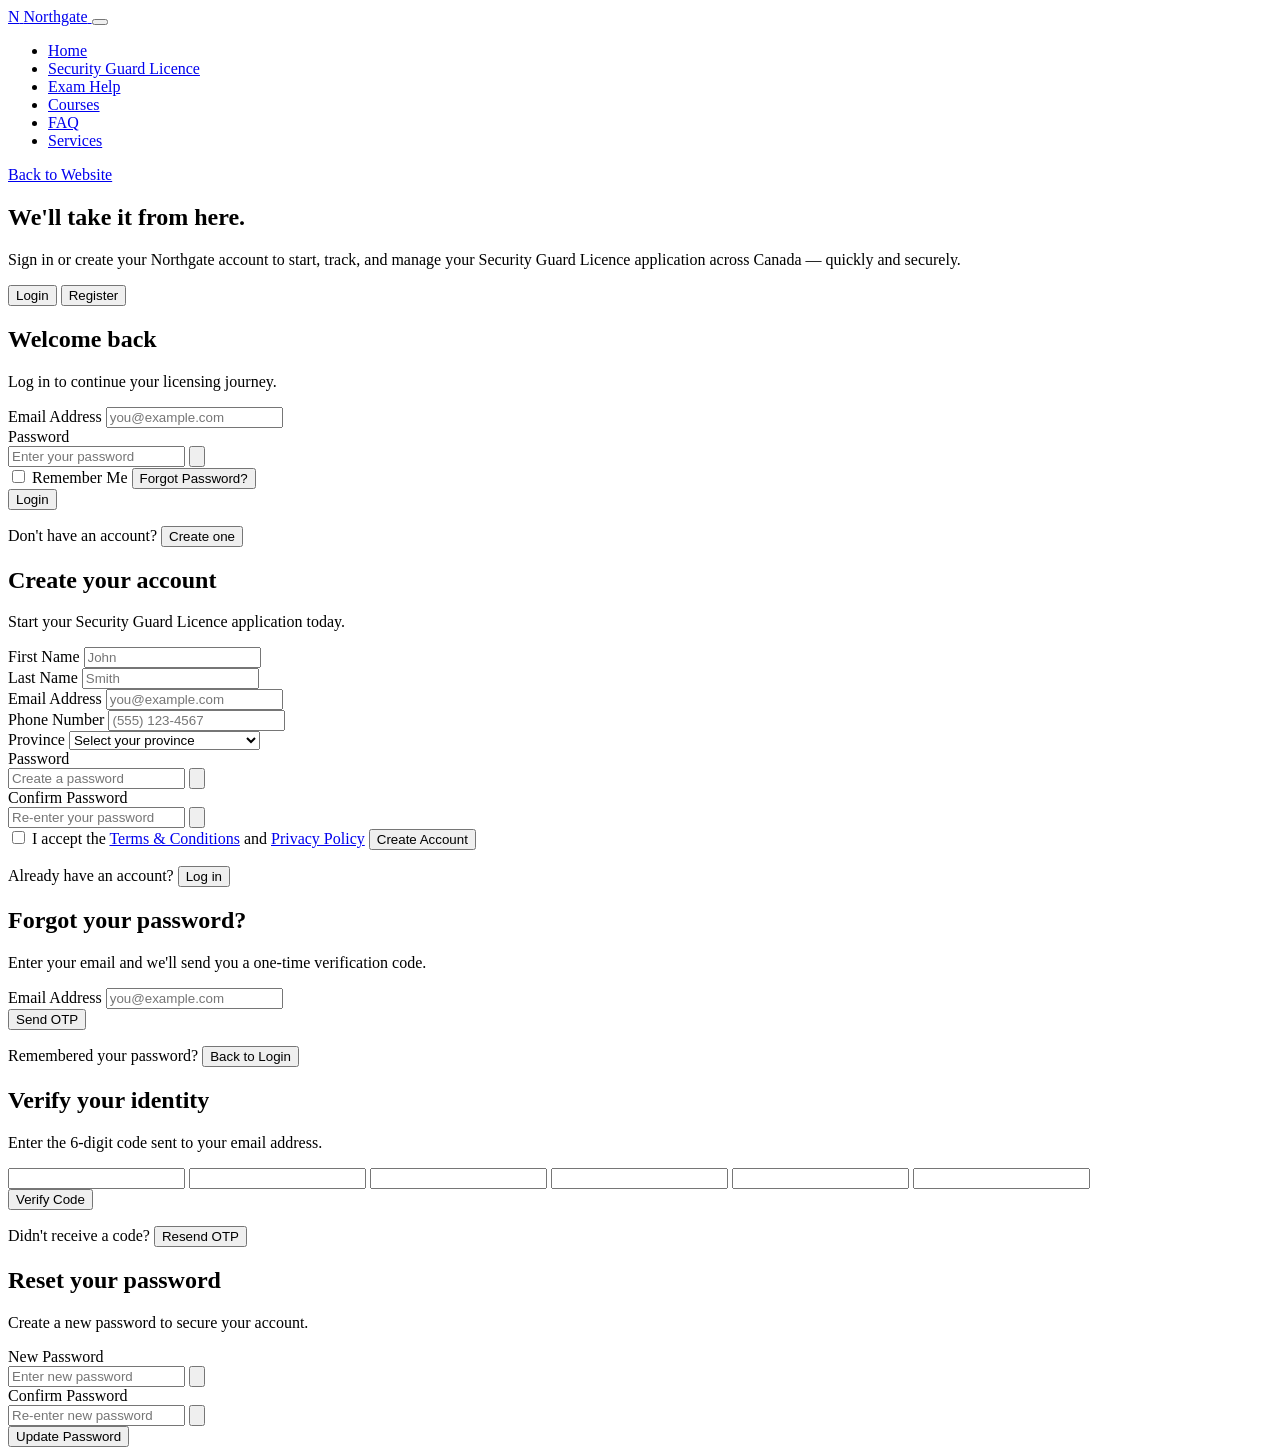
==== Account.html @ d55f3154 "Create Account.html" ====
<!DOCTYPE html>
<html lang="en">
<head>
  <meta charset="UTF-8">
  <meta name="viewport" content="width=device-width, initial-scale=1.0">
  <title>Northgate | Login &amp; Registration</title>
  <meta name="description" content="Northgate Security Guard Licensing - Login, Register, and manage your account.">

  <!-- Google Font: Inter -->
  <link rel="preconnect" href="https://fonts.googleapis.com">
  <link rel="preconnect" href="https://fonts.gstatic.com" crossorigin>
  <link href="https://fonts.googleapis.com/css2?family=Inter:wght@400;500;600;700;800&display=swap" rel="stylesheet">

  <link rel="stylesheet" href="Account.css">
</head>
<body>

  <!-- ===================== NAVBAR ===================== -->
  <header class="navbar" id="navbar">
    <div class="navbar__container">
      <a href="index.html" class="navbar__logo">
        <span class="navbar__logo-mark">N</span>
        <span class="navbar__logo-text">Northgate</span>
      </a>

      <button class="navbar__toggle" id="navToggle" aria-label="Toggle navigation menu" aria-expanded="false">
        <span></span>
        <span></span>
        <span></span>
      </button>

      <nav class="navbar__nav" id="navMenu">
        <ul class="navbar__links">
          <li><a href="index.html">Home</a></li>
          <li><a href="license.html">Security Guard Licence</a></li>
          <li><a href="exam-help.html">Exam Help</a></li>
          <li><a href="courses.html">Courses</a></li>
          <li><a href="faq.html">FAQ</a></li>
          <li><a href="services.html">Services</a></li>
        </ul>
        <a href="index.html" class="btn btn--outline navbar__back-btn">Back to Website</a>
      </nav>
    </div>
  </header>

  <main>
    <!-- ===================== HERO SECTION ===================== -->
    <section class="hero">
      <div class="hero__container">
        <h1 class="hero__title">We'll take it from here.</h1>
        <p class="hero__subtitle">
          Sign in or create your Northgate account to start, track, and manage your
          Security Guard Licence application across Canada — quickly and securely.
        </p>
      </div>
    </section>

    <!-- ===================== AUTHENTICATION CARD ===================== -->
    <section class="auth-section" id="authCard">
      <div class="auth-card">

        <!-- Tabs -->
        <div class="auth-card__tabs" id="authTabs" role="tablist" aria-label="Authentication options">
          <button class="auth-tab is-active" data-target="login" role="tab" aria-selected="true">Login</button>
          <button class="auth-tab" data-target="register" role="tab" aria-selected="false">Register</button>
        </div>

        <div class="auth-card__body">

          <!-- ============ LOGIN PANEL ============ -->
          <div class="auth-panel is-active" id="panel-login" data-panel="login">
            <div class="auth-panel__header">
              <h2>Welcome back</h2>
              <p>Log in to continue your licensing journey.</p>
            </div>

            <form class="auth-form" id="loginForm" novalidate>
              <div class="form-group">
                <label for="loginEmail">Email Address</label>
                <input type="email" id="loginEmail" name="email" placeholder="you@example.com" required>
                <span class="form-error" data-error-for="loginEmail"></span>
              </div>

              <div class="form-group">
                <label for="loginPassword">Password</label>
                <div class="input-with-icon">
                  <input type="password" id="loginPassword" name="password" placeholder="Enter your password" required>
                  <button type="button" class="toggle-password" data-target="loginPassword" aria-label="Show password">
                    <svg class="icon-eye" viewBox="0 0 24 24" fill="none" stroke="currentColor" stroke-width="2"><path d="M1 12s4-8 11-8 11 8 11 8-4 8-11 8-11-8-11-8z"/><circle cx="12" cy="12" r="3"/></svg>
                  </button>
                </div>
                <span class="form-error" data-error-for="loginPassword"></span>
              </div>

              <div class="form-row form-row--between">
                <label class="checkbox">
                  <input type="checkbox" id="rememberMe" name="rememberMe">
                  <span class="checkbox__mark"></span>
                  Remember Me
                </label>
                <button type="button" class="link-btn" data-target="forgot">Forgot Password?</button>
              </div>

              <button type="submit" class="btn btn--primary btn--block">Login</button>

              <p class="auth-switch">
                Don't have an account?
                <button type="button" class="link-btn" data-target="register">Create one</button>
              </p>
            </form>
          </div>

          <!-- ============ REGISTER PANEL ============ -->
          <div class="auth-panel" id="panel-register" data-panel="register">
            <div class="auth-panel__header">
              <h2>Create your account</h2>
              <p>Start your Security Guard Licence application today.</p>
            </div>

            <form class="auth-form" id="registerForm" novalidate>
              <div class="form-row form-row--two">
                <div class="form-group">
                  <label for="firstName">First Name</label>
                  <input type="text" id="firstName" name="firstName" placeholder="John" required>
                  <span class="form-error" data-error-for="firstName"></span>
                </div>
                <div class="form-group">
                  <label for="lastName">Last Name</label>
                  <input type="text" id="lastName" name="lastName" placeholder="Smith" required>
                  <span class="form-error" data-error-for="lastName"></span>
                </div>
              </div>

              <div class="form-group">
                <label for="registerEmail">Email Address</label>
                <input type="email" id="registerEmail" name="email" placeholder="you@example.com" required>
                <span class="form-error" data-error-for="registerEmail"></span>
              </div>

              <div class="form-group">
                <label for="phone">Phone Number</label>
                <input type="tel" id="phone" name="phone" placeholder="(555) 123-4567" required>
                <span class="form-error" data-error-for="phone"></span>
              </div>

              <div class="form-group">
                <label for="province">Province</label>
                <select id="province" name="province" required>
                  <option value="" disabled selected>Select your province</option>
                  <option value="AB">Alberta</option>
                  <option value="BC">British Columbia</option>
                  <option value="MB">Manitoba</option>
                  <option value="NB">New Brunswick</option>
                  <option value="NL">Newfoundland and Labrador</option>
                  <option value="NS">Nova Scotia</option>
                  <option value="NT">Northwest Territories</option>
                  <option value="NU">Nunavut</option>
                  <option value="ON">Ontario</option>
                  <option value="PE">Prince Edward Island</option>
                  <option value="QC">Quebec</option>
                  <option value="SK">Saskatchewan</option>
                  <option value="YT">Yukon</option>
                </select>
                <span class="form-error" data-error-for="province"></span>
              </div>

              <div class="form-group">
                <label for="registerPassword">Password</label>
                <div class="input-with-icon">
                  <input type="password" id="registerPassword" name="password" placeholder="Create a password" required>
                  <button type="button" class="toggle-password" data-target="registerPassword" aria-label="Show password">
                    <svg class="icon-eye" viewBox="0 0 24 24" fill="none" stroke="currentColor" stroke-width="2"><path d="M1 12s4-8 11-8 11 8 11 8-4 8-11 8-11-8-11-8z"/><circle cx="12" cy="12" r="3"/></svg>
                  </button>
                </div>
                <span class="form-error" data-error-for="registerPassword"></span>
              </div>

              <div class="form-group">
                <label for="confirmPassword">Confirm Password</label>
                <div class="input-with-icon">
                  <input type="password" id="confirmPassword" name="confirmPassword" placeholder="Re-enter your password" required>
                  <button type="button" class="toggle-password" data-target="confirmPassword" aria-label="Show password">
                    <svg class="icon-eye" viewBox="0 0 24 24" fill="none" stroke="currentColor" stroke-width="2"><path d="M1 12s4-8 11-8 11 8 11 8-4 8-11 8-11-8-11-8z"/><circle cx="12" cy="12" r="3"/></svg>
                  </button>
                </div>
                <span class="form-error" data-error-for="confirmPassword"></span>
              </div>

              <label class="checkbox checkbox--terms">
                <input type="checkbox" id="acceptTerms" name="acceptTerms" required>
                <span class="checkbox__mark"></span>
                I accept the <a href="terms.html" target="_blank">Terms &amp; Conditions</a> and <a href="privacy.html" target="_blank">Privacy Policy</a>
              </label>
              <span class="form-error" data-error-for="acceptTerms"></span>

              <button type="submit" class="btn btn--primary btn--block">Create Account</button>

              <p class="auth-switch">
                Already have an account?
                <button type="button" class="link-btn" data-target="login">Log in</button>
              </p>
            </form>
          </div>

          <!-- ============ FORGOT PASSWORD PANEL ============ -->
          <div class="auth-panel" id="panel-forgot" data-panel="forgot">
            <div class="auth-panel__header">
              <h2>Forgot your password?</h2>
              <p>Enter your email and we'll send you a one-time verification code.</p>
            </div>

            <form class="auth-form" id="forgotForm" novalidate>
              <div class="form-group">
                <label for="forgotEmail">Email Address</label>
                <input type="email" id="forgotEmail" name="email" placeholder="you@example.com" required>
                <span class="form-error" data-error-for="forgotEmail"></span>
              </div>

              <button type="submit" class="btn btn--primary btn--block">Send OTP</button>

              <p class="auth-switch">
                Remembered your password?
                <button type="button" class="link-btn" data-target="login">Back to Login</button>
              </p>
            </form>
          </div>

          <!-- ============ OTP VERIFICATION PANEL ============ -->
          <div class="auth-panel" id="panel-otp" data-panel="otp">
            <div class="auth-panel__header">
              <h2>Verify your identity</h2>
              <p>Enter the 6-digit code sent to your email address.</p>
            </div>

            <form class="auth-form" id="otpForm" novalidate>
              <div class="otp-group" id="otpGroup">
                <input type="text" inputmode="numeric" maxlength="1" class="otp-input" aria-label="Digit 1" required>
                <input type="text" inputmode="numeric" maxlength="1" class="otp-input" aria-label="Digit 2" required>
                <input type="text" inputmode="numeric" maxlength="1" class="otp-input" aria-label="Digit 3" required>
                <input type="text" inputmode="numeric" maxlength="1" class="otp-input" aria-label="Digit 4" required>
                <input type="text" inputmode="numeric" maxlength="1" class="otp-input" aria-label="Digit 5" required>
                <input type="text" inputmode="numeric" maxlength="1" class="otp-input" aria-label="Digit 6" required>
              </div>
              <span class="form-error" data-error-for="otpGroup"></span>

              <button type="submit" class="btn btn--primary btn--block">Verify Code</button>

              <p class="auth-switch">
                Didn't receive a code?
                <button type="button" class="link-btn" id="resendOtp">Resend OTP</button>
              </p>
            </form>
          </div>

          <!-- ============ RESET PASSWORD PANEL ============ -->
          <div class="auth-panel" id="panel-reset" data-panel="reset">
            <div class="auth-panel__header">
              <h2>Reset your password</h2>
              <p>Create a new password to secure your account.</p>
            </div>

            <form class="auth-form" id="resetForm" novalidate>
              <div class="form-group">
                <label for="newPassword">New Password</label>
                <div class="input-with-icon">
                  <input type="password" id="newPassword" name="newPassword" placeholder="Enter new password" required>
                  <button type="button" class="toggle-password" data-target="newPassword" aria-label="Show password">
                    <svg class="icon-eye" viewBox="0 0 24 24" fill="none" stroke="currentColor" stroke-width="2"><path d="M1 12s4-8 11-8 11 8 11 8-4 8-11 8-11-8-11-8z"/><circle cx="12" cy="12" r="3"/></svg>
                  </button>
                </div>
                <span class="form-error" data-error-for="newPassword"></span>
              </div>

              <div class="form-group">
                <label for="confirmNewPassword">Confirm Password</label>
                <div class="input-with-icon">
                  <input type="password" id="confirmNewPassword" name="confirmNewPassword" placeholder="Re-enter new password" required>
                  <button type="button" class="toggle-password" data-target="confirmNewPassword" aria-label="Show password">
                    <svg class="icon-eye" viewBox="0 0 24 24" fill="none" stroke="currentColor" stroke-width="2"><path d="M1 12s4-8 11-8 11 8 11 8-4 8-11 8-11-8-11-8z"/><circle cx="12" cy="12" r="3"/></svg>
                  </button>
                </div>
                <span class="form-error" data-error-for="confirmNewPassword"></span>
              </div>

              <button type="submit" class="btn btn--primary btn--block">Update Password</button>
            </form>
          </div>

        </div>
      </div>
    </section>
  </main>

  <!-- ===================== TOAST / STATUS MESSAGE ===================== -->
  <div class="toast" id="toast" role="status" aria-live="polite"></div>

  <script src="Account.js"></script>
</body>
</html>
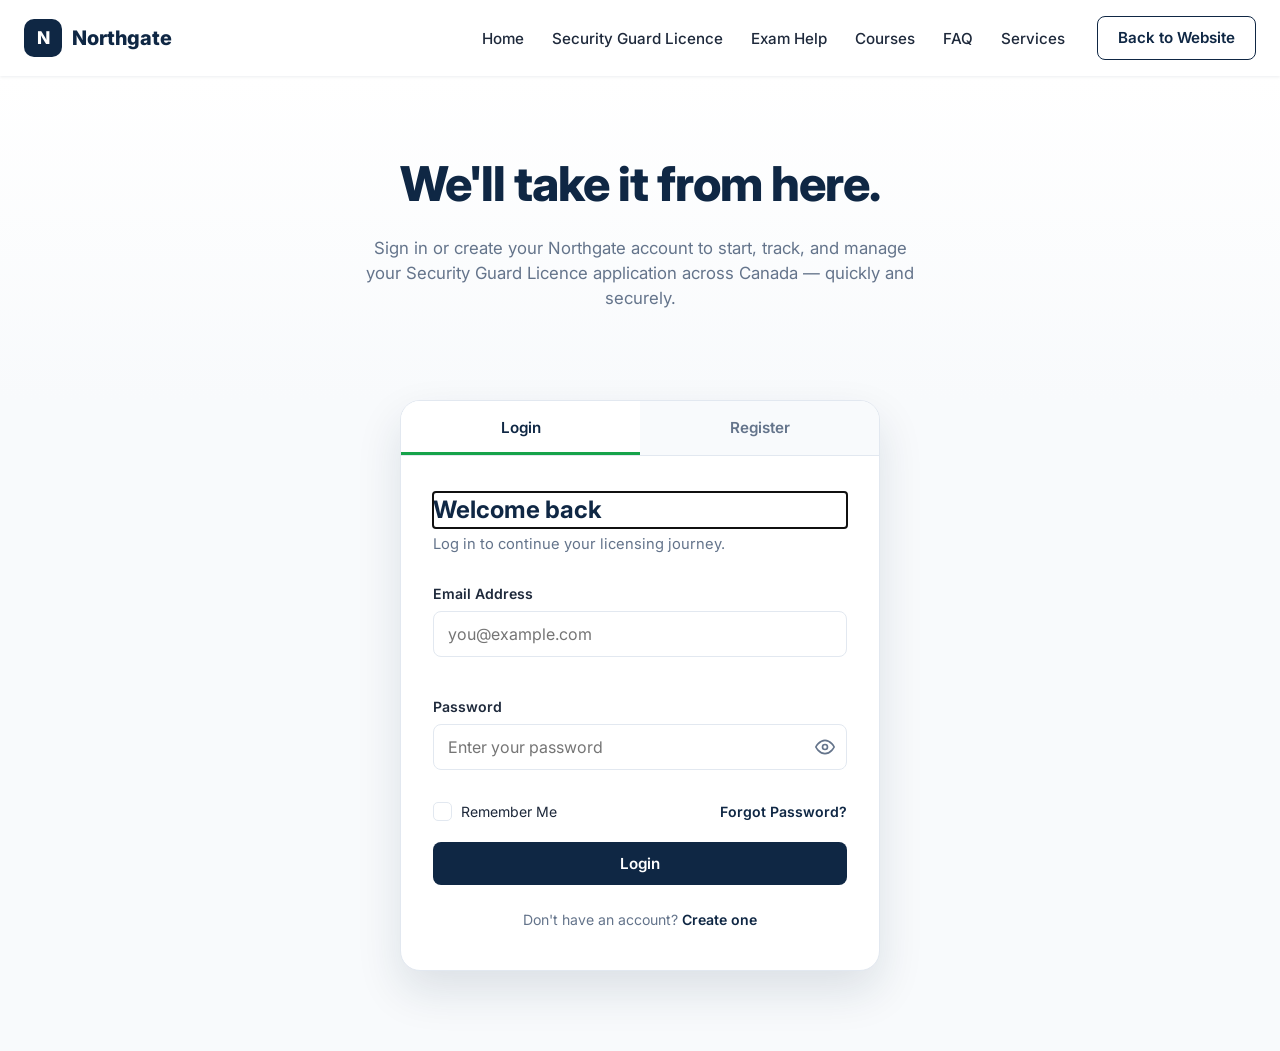
==== commit 16b01849: "Refactor Account.html for registration flow and paths Updated the file paths for the stylesheet and " ====
--- a/Account.html
+++ b/Account.html
@@ -6,16 +6,15 @@
   <title>Northgate | Login &amp; Registration</title>
   <meta name="description" content="Northgate Security Guard Licensing - Login, Register, and manage your account.">
 
-  <!-- Google Font: Inter -->
   <link rel="preconnect" href="https://fonts.googleapis.com">
   <link rel="preconnect" href="https://fonts.gstatic.com" crossorigin>
   <link href="https://fonts.googleapis.com/css2?family=Inter:wght@400;500;600;700;800&display=swap" rel="stylesheet">
 
-  <link rel="stylesheet" href="Account.css">
+  <link rel="stylesheet" href="./Account.css">
+  <script src="./Account.js" defer></script>
 </head>
 <body>
 
-  <!-- ===================== NAVBAR ===================== -->
   <header class="navbar" id="navbar">
     <div class="navbar__container">
       <a href="index.html" class="navbar__logo">
@@ -44,7 +43,6 @@
   </header>
 
   <main>
-    <!-- ===================== HERO SECTION ===================== -->
     <section class="hero">
       <div class="hero__container">
         <h1 class="hero__title">We'll take it from here.</h1>
@@ -55,11 +53,9 @@
       </div>
     </section>
 
-    <!-- ===================== AUTHENTICATION CARD ===================== -->
     <section class="auth-section" id="authCard">
       <div class="auth-card">
 
-        <!-- Tabs -->
         <div class="auth-card__tabs" id="authTabs" role="tablist" aria-label="Authentication options">
           <button class="auth-tab is-active" data-target="login" role="tab" aria-selected="true">Login</button>
           <button class="auth-tab" data-target="register" role="tab" aria-selected="false">Register</button>
@@ -67,7 +63,6 @@
 
         <div class="auth-card__body">
 
-          <!-- ============ LOGIN PANEL ============ -->
           <div class="auth-panel is-active" id="panel-login" data-panel="login">
             <div class="auth-panel__header">
               <h2>Welcome back</h2>
@@ -110,99 +105,144 @@
             </form>
           </div>
 
-          <!-- ============ REGISTER PANEL ============ -->
           <div class="auth-panel" id="panel-register" data-panel="register">
-            <div class="auth-panel__header">
-              <h2>Create your account</h2>
-              <p>Start your Security Guard Licence application today.</p>
-            </div>
-
-            <form class="auth-form" id="registerForm" novalidate>
-              <div class="form-row form-row--two">
+            
+            <div id="register-step-email" class="register-step is-active">
+              <div class="auth-panel__header">
+                <h2>Create your account</h2>
+                <p>Enter your email to verify and start registration.</p>
+              </div>
+              <form class="auth-form" id="registerEmailForm" novalidate>
                 <div class="form-group">
-                  <label for="firstName">First Name</label>
-                  <input type="text" id="firstName" name="firstName" placeholder="John" required>
-                  <span class="form-error" data-error-for="firstName"></span>
-                </div>
+                  <label for="registerEmail">Email Address</label>
+                  <input type="email" id="registerEmail" name="email" placeholder="you@example.com" required>
+                  <span class="form-error" data-error-for="registerEmail"></span>
+                </div>
+                <button type="submit" class="btn btn--primary btn--block">Send OTP</button>
+                <p class="auth-switch">
+                  Already have an account?
+                  <button type="button" class="link-btn" data-target="login">Log in</button>
+                </p>
+              </form>
+            </div>
+
+            <div id="register-step-otp" class="register-step">
+              <div class="auth-panel__header">
+                <h2>Verify your email</h2>
+                <p>Enter the 6-digit verification code sent to your email.</p>
+              </div>
+              <form class="auth-form" id="registerOtpForm" novalidate>
+                <div class="otp-group" id="regOtpGroup">
+                  <input type="text" inputmode="numeric" maxlength="1" class="otp-input" aria-label="Digit 1" required>
+                  <input type="text" inputmode="numeric" maxlength="1" class="otp-input" aria-label="Digit 2" required>
+                  <input type="text" inputmode="numeric" maxlength="1" class="otp-input" aria-label="Digit 3" required>
+                  <input type="text" inputmode="numeric" maxlength="1" class="otp-input" aria-label="Digit 4" required>
+                  <input type="text" inputmode="numeric" maxlength="1" class="otp-input" aria-label="Digit 5" required>
+                  <input type="text" inputmode="numeric" maxlength="1" class="otp-input" aria-label="Digit 6" required>
+                </div>
+                <span class="form-error" data-error-for="regOtpGroup"></span>
+
+                <button type="submit" class="btn btn--primary btn--block">Verify & Continue</button>
+
+                <p class="auth-switch">
+                  Didn't receive a code?
+                  <button type="button" class="link-btn" id="regResendOtp">Resend OTP</button>
+                </p>
+              </form>
+            </div>
+
+            <div id="register-step-details" class="register-step">
+              <div class="auth-panel__header">
+                <h2>Complete your profile</h2>
+                <p>Fill in your personal and location details below.</p>
+              </div>
+              <form class="auth-form" id="registerDetailsForm" novalidate>
+                
                 <div class="form-group">
-                  <label for="lastName">Last Name</label>
-                  <input type="text" id="lastName" name="lastName" placeholder="Smith" required>
-                  <span class="form-error" data-error-for="lastName"></span>
-                </div>
-              </div>
-
-              <div class="form-group">
-                <label for="registerEmail">Email Address</label>
-                <input type="email" id="registerEmail" name="email" placeholder="you@example.com" required>
-                <span class="form-error" data-error-for="registerEmail"></span>
-              </div>
-
-              <div class="form-group">
-                <label for="phone">Phone Number</label>
-                <input type="tel" id="phone" name="phone" placeholder="(555) 123-4567" required>
-                <span class="form-error" data-error-for="phone"></span>
-              </div>
-
-              <div class="form-group">
-                <label for="province">Province</label>
-                <select id="province" name="province" required>
-                  <option value="" disabled selected>Select your province</option>
-                  <option value="AB">Alberta</option>
-                  <option value="BC">British Columbia</option>
-                  <option value="MB">Manitoba</option>
-                  <option value="NB">New Brunswick</option>
-                  <option value="NL">Newfoundland and Labrador</option>
-                  <option value="NS">Nova Scotia</option>
-                  <option value="NT">Northwest Territories</option>
-                  <option value="NU">Nunavut</option>
-                  <option value="ON">Ontario</option>
-                  <option value="PE">Prince Edward Island</option>
-                  <option value="QC">Quebec</option>
-                  <option value="SK">Saskatchewan</option>
-                  <option value="YT">Yukon</option>
-                </select>
-                <span class="form-error" data-error-for="province"></span>
-              </div>
-
-              <div class="form-group">
-                <label for="registerPassword">Password</label>
-                <div class="input-with-icon">
-                  <input type="password" id="registerPassword" name="password" placeholder="Create a password" required>
-                  <button type="button" class="toggle-password" data-target="registerPassword" aria-label="Show password">
-                    <svg class="icon-eye" viewBox="0 0 24 24" fill="none" stroke="currentColor" stroke-width="2"><path d="M1 12s4-8 11-8 11 8 11 8-4 8-11 8-11-8-11-8z"/><circle cx="12" cy="12" r="3"/></svg>
-                  </button>
-                </div>
-                <span class="form-error" data-error-for="registerPassword"></span>
-              </div>
-
-              <div class="form-group">
-                <label for="confirmPassword">Confirm Password</label>
-                <div class="input-with-icon">
-                  <input type="password" id="confirmPassword" name="confirmPassword" placeholder="Re-enter your password" required>
-                  <button type="button" class="toggle-password" data-target="confirmPassword" aria-label="Show password">
-                    <svg class="icon-eye" viewBox="0 0 24 24" fill="none" stroke="currentColor" stroke-width="2"><path d="M1 12s4-8 11-8 11 8 11 8-4 8-11 8-11-8-11-8z"/><circle cx="12" cy="12" r="3"/></svg>
-                  </button>
-                </div>
-                <span class="form-error" data-error-for="confirmPassword"></span>
-              </div>
-
-              <label class="checkbox checkbox--terms">
-                <input type="checkbox" id="acceptTerms" name="acceptTerms" required>
-                <span class="checkbox__mark"></span>
-                I accept the <a href="terms.html" target="_blank">Terms &amp; Conditions</a> and <a href="privacy.html" target="_blank">Privacy Policy</a>
-              </label>
-              <span class="form-error" data-error-for="acceptTerms"></span>
-
-              <button type="submit" class="btn btn--primary btn--block">Create Account</button>
-
-              <p class="auth-switch">
-                Already have an account?
-                <button type="button" class="link-btn" data-target="login">Log in</button>
-              </p>
-            </form>
-          </div>
-
-          <!-- ============ FORGOT PASSWORD PANEL ============ -->
+                  <label for="verifiedEmailDisplay">Email Address</label>
+                  <div class="input-verified-wrapper">
+                    <input type="email" id="verifiedEmailDisplay" disabled class="input-verified">
+                    <span class="badge-verified">✓ Verified</span>
+                  </div>
+                </div>
+
+                <div class="form-row form-row--two">
+                  <div class="form-group">
+                    <label for="firstName">First Name</label>
+                    <input type="text" id="firstName" name="firstName" placeholder="John" required>
+                    <span class="form-error" data-error-for="firstName"></span>
+                  </div>
+                  <div class="form-group">
+                    <label for="lastName">Last Name</label>
+                    <input type="text" id="lastName" name="lastName" placeholder="Smith" required>
+                    <span class="form-error" data-error-for="lastName"></span>
+                  </div>
+                </div>
+
+                <div class="form-row form-row--two">
+                  <div class="form-group">
+                    <label for="phone">Phone Number</label>
+                    <input type="tel" id="phone" name="phone" placeholder="(555) 123-4567" required>
+                    <span class="form-error" data-error-for="phone"></span>
+                  </div>
+                  <div class="form-group">
+                    <label for="province">Province</label>
+                    <select id="province" name="province" required>
+                      <option value="" disabled selected>Select province</option>
+                      <option value="AB">Alberta</option>
+                      <option value="BC">British Columbia</option>
+                      <option value="MB">Manitoba</option>
+                      <option value="NB">New Brunswick</option>
+                      <option value="NL">Newfoundland and Labrador</option>
+                      <option value="NS">Nova Scotia</option>
+                      <option value="NT">Northwest Territories</option>
+                      <option value="NU">Nunavut</option>
+                      <option value="ON">Ontario</option>
+                      <option value="PE">Prince Edward Island</option>
+                      <option value="QC">Quebec</option>
+                      <option value="SK">Saskatchewan</option>
+                      <option value="YT">Yukon</option>
+                    </select>
+                    <span class="form-error" data-error-for="province"></span>
+                  </div>
+                </div>
+
+                <div class="form-row form-row--two">
+                  <div class="form-group">
+                    <label for="registerPassword">Password</label>
+                    <div class="input-with-icon">
+                      <input type="password" id="registerPassword" name="password" placeholder="Min 8 chars" required>
+                      <button type="button" class="toggle-password" data-target="registerPassword" aria-label="Show password">
+                        <svg class="icon-eye" viewBox="0 0 24 24" fill="none" stroke="currentColor" stroke-width="2"><path d="M1 12s4-8 11-8 11 8 11 8-4 8-11 8-11-8-11-8z"/><circle cx="12" cy="12" r="3"/></svg>
+                      </button>
+                    </div>
+                    <span class="form-error" data-error-for="registerPassword"></span>
+                  </div>
+                  <div class="form-group">
+                    <label for="confirmPassword">Confirm Password</label>
+                    <div class="input-with-icon">
+                      <input type="password" id="confirmPassword" name="confirmPassword" placeholder="Re-enter password" required>
+                      <button type="button" class="toggle-password" data-target="confirmPassword" aria-label="Show password">
+                        <svg class="icon-eye" viewBox="0 0 24 24" fill="none" stroke="currentColor" stroke-width="2"><path d="M1 12s4-8 11-8 11 8 11 8-4 8-11 8-11-8-11-8z"/><circle cx="12" cy="12" r="3"/></svg>
+                      </button>
+                    </div>
+                    <span class="form-error" data-error-for="confirmPassword"></span>
+                  </div>
+                </div>
+
+                <label class="checkbox checkbox--terms">
+                  <input type="checkbox" id="acceptTerms" name="acceptTerms" required>
+                  <span class="checkbox__mark"></span>
+                  I accept the <a href="terms.html" target="_blank">Terms &amp; Conditions</a> and <a href="privacy.html" target="_blank">Privacy Policy</a>
+                </label>
+                <span class="form-error" data-error-for="acceptTerms"></span>
+
+                <button type="submit" class="btn btn--primary btn--block">Complete Registration</button>
+              </form>
+            </div>
+
+          </div>
+
           <div class="auth-panel" id="panel-forgot" data-panel="forgot">
             <div class="auth-panel__header">
               <h2>Forgot your password?</h2>
@@ -225,7 +265,6 @@
             </form>
           </div>
 
-          <!-- ============ OTP VERIFICATION PANEL ============ -->
           <div class="auth-panel" id="panel-otp" data-panel="otp">
             <div class="auth-panel__header">
               <h2>Verify your identity</h2>
@@ -252,7 +291,6 @@
             </form>
           </div>
 
-          <!-- ============ RESET PASSWORD PANEL ============ -->
           <div class="auth-panel" id="panel-reset" data-panel="reset">
             <div class="auth-panel__header">
               <h2>Reset your password</h2>
@@ -291,9 +329,7 @@
     </section>
   </main>
 
-  <!-- ===================== TOAST / STATUS MESSAGE ===================== -->
   <div class="toast" id="toast" role="status" aria-live="polite"></div>
 
-  <script src="Account.js"></script>
 </body>
 </html>
--- a/Account.css
+++ b/Account.css
@@ -0,0 +1,771 @@
+/* =========================================================
+   NORTHGATE — AUTHENTICATION PAGE STYLES
+   ========================================================= */
+
+/* ---------- Design Tokens ---------- */
+:root {
+  --color-primary: #0F2744;
+  --color-primary-light: #1B3A63;
+  --color-accent: #16A34A;
+  --color-accent-dark: #128a3e;
+  --color-bg: #F8FAFC;
+  --color-white: #FFFFFF;
+  --color-border: #E2E8F0;
+  --color-text: #1E293B;
+  --color-text-muted: #64748B;
+  --color-error: #DC2626;
+
+  --radius-sm: 8px;
+  --radius-md: 12px;
+  --radius-lg: 20px;
+
+  --shadow-sm: 0 1px 3px rgba(15, 39, 68, 0.08);
+  --shadow-md: 0 8px 24px rgba(15, 39, 68, 0.08);
+  --shadow-lg: 0 20px 45px rgba(15, 39, 68, 0.12);
+
+  --transition-fast: 0.18s ease;
+  --transition-base: 0.28s ease;
+
+  --nav-height: 76px;
+}
+
+/* ---------- Reset ---------- */
+* {
+  margin: 0;
+  padding: 0;
+  box-sizing: border-box;
+}
+
+html {
+  scroll-behavior: smooth;
+}
+
+body {
+  font-family: 'Inter', -apple-system, BlinkMacSystemFont, sans-serif;
+  background-color: var(--color-bg);
+  color: var(--color-text);
+  line-height: 1.5;
+  -webkit-font-smoothing: antialiased;
+}
+
+img, svg {
+  display: block;
+  max-width: 100%;
+}
+
+a {
+  text-decoration: none;
+  color: inherit;
+}
+
+ul {
+  list-style: none;
+}
+
+button {
+  font-family: inherit;
+  cursor: pointer;
+  border: none;
+  background: none;
+}
+
+input, select, button {
+  font-family: inherit;
+  font-size: 1rem;
+}
+
+/* ---------- Buttons ---------- */
+.btn {
+  display: inline-flex;
+  align-items: center;
+  justify-content: center;
+  gap: 0.5rem;
+  padding: 0.75rem 1.5rem;
+  border-radius: var(--radius-sm);
+  font-weight: 600;
+  font-size: 0.95rem;
+  transition: transform var(--transition-fast), box-shadow var(--transition-fast), background-color var(--transition-fast), color var(--transition-fast);
+  white-space: nowrap;
+}
+
+.btn:active {
+  transform: translateY(1px);
+}
+
+.btn--primary {
+  background-color: var(--color-primary);
+  color: var(--color-white);
+}
+
+.btn--primary:hover {
+  background-color: var(--color-primary-light);
+  box-shadow: var(--shadow-md);
+}
+
+.btn--accent {
+  background-color: var(--color-accent);
+  color: var(--color-white);
+  box-shadow: 0 6px 18px rgba(22, 163, 74, 0.28);
+}
+
+.btn--accent:hover {
+  background-color: var(--color-accent-dark);
+  box-shadow: 0 8px 22px rgba(22, 163, 74, 0.35);
+  transform: translateY(-2px);
+}
+
+.btn--outline {
+  background-color: transparent;
+  color: var(--color-primary);
+  border: 1.5px solid var(--color-primary);
+  padding: 0.6rem 1.25rem;
+}
+
+.btn--outline:hover {
+  background-color: var(--color-primary);
+  color: var(--color-white);
+}
+
+.btn--block {
+  width: 100%;
+}
+
+.btn:disabled {
+  opacity: 0.65;
+  cursor: not-allowed;
+  transform: none;
+}
+
+/* =========================================================
+   NAVBAR
+   ========================================================= */
+.navbar {
+  position: sticky;
+  top: 0;
+  z-index: 100;
+  background-color: var(--color-white);
+  box-shadow: var(--shadow-sm);
+  height: var(--nav-height);
+}
+
+.navbar__container {
+  max-width: 1280px;
+  margin: 0 auto;
+  height: 100%;
+  padding: 0 24px;
+  display: flex;
+  align-items: center;
+  justify-content: space-between;
+}
+
+.navbar__logo {
+  display: flex;
+  align-items: center;
+  gap: 0.6rem;
+  font-weight: 800;
+  font-size: 1.25rem;
+  color: var(--color-primary);
+}
+
+.navbar__logo-mark {
+  display: flex;
+  align-items: center;
+  justify-content: center;
+  width: 38px;
+  height: 38px;
+  border-radius: 10px;
+  background-color: var(--color-primary);
+  color: var(--color-white);
+  font-size: 1.1rem;
+}
+
+.navbar__nav {
+  display: flex;
+  align-items: center;
+  gap: 2rem;
+}
+
+.navbar__links {
+  display: flex;
+  align-items: center;
+  gap: 1.75rem;
+}
+
+.navbar__links a {
+  font-size: 0.95rem;
+  font-weight: 500;
+  color: var(--color-text);
+  position: relative;
+  padding: 0.25rem 0;
+  transition: color var(--transition-fast);
+}
+
+.navbar__links a::after {
+  content: '';
+  position: absolute;
+  left: 0;
+  bottom: -2px;
+  width: 0;
+  height: 2px;
+  background-color: var(--color-accent);
+  transition: width var(--transition-fast);
+}
+
+.navbar__links a:hover {
+  color: var(--color-primary);
+}
+
+.navbar__links a:hover::after {
+  width: 100%;
+}
+
+.navbar__back-btn {
+  flex-shrink: 0;
+}
+
+.navbar__toggle {
+  display: none;
+  flex-direction: column;
+  justify-content: center;
+  gap: 5px;
+  width: 32px;
+  height: 32px;
+}
+
+.navbar__toggle span {
+  display: block;
+  height: 2px;
+  width: 100%;
+  background-color: var(--color-primary);
+  border-radius: 2px;
+  transition: transform var(--transition-fast), opacity var(--transition-fast);
+}
+
+.navbar__toggle.is-active span:nth-child(1) {
+  transform: translateY(7px) rotate(45deg);
+}
+
+.navbar__toggle.is-active span:nth-child(2) {
+  opacity: 0;
+}
+
+.navbar__toggle.is-active span:nth-child(3) {
+  transform: translateY(-7px) rotate(-45deg);
+}
+
+/* =========================================================
+   HERO
+   ========================================================= */
+.hero {
+  background: linear-gradient(180deg, #FFFFFF 0%, var(--color-bg) 100%);
+  padding: 4.5rem 24px 3.5rem;
+  text-align: center;
+}
+
+.hero__container {
+  max-width: 720px;
+  margin: 0 auto;
+}
+
+.hero__title {
+  font-size: clamp(2rem, 4vw, 3rem);
+  font-weight: 800;
+  color: var(--color-primary);
+  letter-spacing: -0.02em;
+  margin-bottom: 1rem;
+}
+
+.hero__subtitle {
+  font-size: 1.05rem;
+  color: var(--color-text-muted);
+  max-width: 560px;
+  margin: 0 auto 2rem;
+}
+
+.hero__cta {
+  font-size: 1rem;
+  padding: 0.9rem 2rem;
+}
+
+/* =========================================================
+   AUTH SECTION / CARD
+   ========================================================= */
+.auth-section {
+  display: flex;
+  justify-content: center;
+  padding: 0 24px 5rem;
+}
+
+.auth-card {
+  width: 100%;
+  max-width: 480px;
+  background-color: var(--color-white);
+  border-radius: var(--radius-lg);
+  box-shadow: var(--shadow-lg);
+  overflow: hidden;
+  border: 1px solid var(--color-border);
+}
+
+.auth-card__tabs {
+  display: flex;
+  background-color: var(--color-bg);
+  border-bottom: 1px solid var(--color-border);
+}
+
+.auth-tab {
+  flex: 1;
+  padding: 1.1rem 1rem;
+  font-weight: 600;
+  font-size: 0.95rem;
+  color: var(--color-text-muted);
+  position: relative;
+  transition: color var(--transition-fast), background-color var(--transition-fast);
+}
+
+.auth-tab::after {
+  content: '';
+  position: absolute;
+  left: 0;
+  bottom: 0;
+  width: 100%;
+  height: 3px;
+  background-color: var(--color-accent);
+  transform: scaleX(0);
+  transition: transform var(--transition-base);
+}
+
+.auth-tab:hover {
+  color: var(--color-primary);
+}
+
+.auth-tab.is-active {
+  color: var(--color-primary);
+  background-color: var(--color-white);
+}
+
+.auth-tab.is-active::after {
+  transform: scaleX(1);
+}
+
+.auth-card__body {
+  padding: 2.25rem 2rem 2.5rem;
+}
+
+/* ---------- Panels ---------- */
+.auth-panel {
+  display: none;
+  animation: fadeSlideIn var(--transition-base);
+}
+
+.auth-panel.is-active {
+  display: block;
+}
+
+@keyframes fadeSlideIn {
+  from {
+    opacity: 0;
+    transform: translateY(8px);
+  }
+  to {
+    opacity: 1;
+    transform: translateY(0);
+  }
+}
+
+.auth-panel__header {
+  margin-bottom: 1.75rem;
+}
+
+.auth-panel__header h2 {
+  font-size: 1.5rem;
+  font-weight: 700;
+  color: var(--color-primary);
+  margin-bottom: 0.35rem;
+}
+
+.auth-panel__header p {
+  color: var(--color-text-muted);
+  font-size: 0.92rem;
+}
+
+/* =========================================================
+   FORMS
+   ========================================================= */
+.auth-form {
+  display: flex;
+  flex-direction: column;
+  gap: 1.25rem;
+}
+
+.form-row {
+  display: flex;
+  align-items: center;
+}
+
+.form-row--between {
+  justify-content: space-between;
+  flex-wrap: wrap;
+  gap: 0.75rem;
+  margin-top: -0.5rem;
+}
+
+.form-row--two {
+  display: grid;
+  grid-template-columns: 1fr 1fr;
+  gap: 1rem;
+}
+
+.form-group {
+  display: flex;
+  flex-direction: column;
+  gap: 0.4rem;
+}
+
+.form-group label {
+  font-size: 0.88rem;
+  font-weight: 600;
+  color: var(--color-text);
+}
+
+.form-group input,
+.form-group select {
+  width: 100%;
+  padding: 0.75rem 0.9rem;
+  border: 1.5px solid var(--color-border);
+  border-radius: var(--radius-sm);
+  background-color: var(--color-white);
+  color: var(--color-text);
+  transition: border-color var(--transition-fast), box-shadow var(--transition-fast);
+}
+
+.form-group select {
+  appearance: none;
+  background-image: url("data:image/svg+xml,%3Csvg xmlns='http://www.w3.org/2000/svg' width='12' height='8'%3E%3Cpath d='M1 1l5 5 5-5' stroke='%2364748B' stroke-width='1.5' fill='none' fill-rule='evenodd'/%3E%3C/svg%3E");
+  background-repeat: no-repeat;
+  background-position: right 0.9rem center;
+  padding-right: 2.25rem;
+}
+
+.form-group input:focus,
+.form-group select:focus {
+  outline: none;
+  border-color: var(--color-primary);
+  box-shadow: 0 0 0 3px rgba(15, 39, 68, 0.1);
+}
+
+.form-group input.is-invalid,
+.form-group select.is-invalid {
+  border-color: var(--color-error);
+}
+
+.form-group input.is-invalid:focus,
+.form-group select.is-invalid:focus {
+  box-shadow: 0 0 0 3px rgba(220, 38, 38, 0.12);
+}
+
+.form-error {
+  font-size: 0.8rem;
+  color: var(--color-error);
+  min-height: 1em;
+  display: block;
+}
+
+/* ---------- Password field with icon ---------- */
+.input-with-icon {
+  position: relative;
+  display: flex;
+  align-items: center;
+}
+
+.input-with-icon input {
+  padding-right: 2.75rem;
+}
+
+.toggle-password {
+  position: absolute;
+  right: 0.75rem;
+  display: flex;
+  align-items: center;
+  justify-content: center;
+  color: var(--color-text-muted);
+  transition: color var(--transition-fast);
+}
+
+.toggle-password:hover {
+  color: var(--color-primary);
+}
+
+.icon-eye {
+  width: 20px;
+  height: 20px;
+}
+
+/* ---------- Checkbox ---------- */
+.checkbox {
+  display: flex;
+  align-items: center;
+  gap: 0.55rem;
+  font-size: 0.88rem;
+  color: var(--color-text);
+  cursor: pointer;
+  user-select: none;
+}
+
+.checkbox input {
+  position: absolute;
+  opacity: 0;
+  width: 0;
+  height: 0;
+}
+
+.checkbox__mark {
+  flex-shrink: 0;
+  width: 19px;
+  height: 19px;
+  border: 1.5px solid var(--color-border);
+  border-radius: 5px;
+  position: relative;
+  transition: background-color var(--transition-fast), border-color var(--transition-fast);
+}
+
+.checkbox__mark::after {
+  content: '';
+  position: absolute;
+  left: 5px;
+  top: 1px;
+  width: 5px;
+  height: 10px;
+  border: solid var(--color-white);
+  border-width: 0 2px 2px 0;
+  transform: rotate(45deg);
+  opacity: 0;
+  transition: opacity var(--transition-fast);
+}
+
+.checkbox input:checked ~ .checkbox__mark {
+  background-color: var(--color-accent);
+  border-color: var(--color-accent);
+}
+
+.checkbox input:checked ~ .checkbox__mark::after {
+  opacity: 1;
+}
+
+.checkbox input:focus-visible ~ .checkbox__mark {
+  box-shadow: 0 0 0 3px rgba(15, 39, 68, 0.15);
+}
+
+.checkbox--terms {
+  align-items: flex-start;
+  line-height: 1.4;
+}
+
+.checkbox--terms .checkbox__mark {
+  margin-top: 1px;
+}
+
+.checkbox--terms a {
+  color: var(--color-primary);
+  font-weight: 600;
+  text-decoration: underline;
+}
+
+/* ---------- Links / switches ---------- */
+.link-btn {
+  color: var(--color-primary);
+  font-weight: 600;
+  font-size: 0.88rem;
+  transition: color var(--transition-fast);
+}
+
+.link-btn:hover {
+  color: var(--color-accent);
+  text-decoration: underline;
+}
+
+.auth-switch {
+  text-align: center;
+  font-size: 0.88rem;
+  color: var(--color-text-muted);
+  margin-top: 0.25rem;
+}
+
+/* =========================================================
+   OTP INPUTS
+   ========================================================= */
+.otp-group {
+  display: flex;
+  justify-content: space-between;
+  gap: 0.6rem;
+}
+
+.otp-input {
+  width: 100%;
+  aspect-ratio: 1 / 1;
+  text-align: center;
+  font-size: 1.4rem;
+  font-weight: 700;
+  border: 1.5px solid var(--color-border);
+  border-radius: var(--radius-sm);
+  color: var(--color-primary);
+  transition: border-color var(--transition-fast), box-shadow var(--transition-fast), transform var(--transition-fast);
+}
+
+.otp-input:focus {
+  outline: none;
+  border-color: var(--color-accent);
+  box-shadow: 0 0 0 3px rgba(22, 163, 74, 0.15);
+  transform: scale(1.04);
+}
+
+.otp-input.is-invalid {
+  border-color: var(--color-error);
+}
+
+/* =========================================================
+   TOAST
+   ========================================================= */
+.toast {
+  position: fixed;
+  bottom: 24px;
+  left: 50%;
+  transform: translateX(-50%) translateY(20px);
+  background-color: var(--color-primary);
+  color: var(--color-white);
+  padding: 0.85rem 1.5rem;
+  border-radius: var(--radius-sm);
+  font-size: 0.9rem;
+  font-weight: 500;
+  box-shadow: var(--shadow-lg);
+  opacity: 0;
+  pointer-events: none;
+  transition: opacity var(--transition-base), transform var(--transition-base);
+  z-index: 200;
+  max-width: 90vw;
+  text-align: center;
+}
+
+.toast.is-visible {
+  opacity: 1;
+  transform: translateX(-50%) translateY(0);
+  pointer-events: auto;
+}
+
+.toast.is-error {
+  background-color: var(--color-error);
+}
+
+.toast.is-success {
+  background-color: var(--color-accent);
+}
+
+/* =========================================================
+   RESPONSIVE
+   ========================================================= */
+
+/* Tablet */
+@media (max-width: 900px) {
+  .navbar__links {
+    gap: 1.25rem;
+  }
+
+  .auth-card {
+    max-width: 460px;
+  }
+}
+
+/* Mobile nav collapse */
+@media (max-width: 768px) {
+  .navbar__toggle {
+    display: flex;
+  }
+
+  .navbar__nav {
+    position: absolute;
+    top: var(--nav-height);
+    left: 0;
+    right: 0;
+    background-color: var(--color-white);
+    flex-direction: column;
+    align-items: stretch;
+    gap: 0;
+    padding: 1.25rem 24px 1.5rem;
+    box-shadow: var(--shadow-md);
+    transform: translateY(-12px);
+    opacity: 0;
+    visibility: hidden;
+    pointer-events: none;
+    transition: transform var(--transition-base), opacity var(--transition-base), visibility var(--transition-base);
+  }
+
+  .navbar__nav.is-open {
+    transform: translateY(0);
+    opacity: 1;
+    visibility: visible;
+    pointer-events: auto;
+  }
+
+  .navbar__links {
+    flex-direction: column;
+    align-items: flex-start;
+    gap: 0;
+    width: 100%;
+    margin-bottom: 1rem;
+  }
+
+  .navbar__links li {
+    width: 100%;
+  }
+
+  .navbar__links a {
+    display: block;
+    padding: 0.75rem 0;
+    width: 100%;
+  }
+
+  .navbar__links a::after {
+    display: none;
+  }
+
+  .navbar__back-btn {
+    width: 100%;
+    text-align: center;
+  }
+
+  .hero {
+    padding: 3rem 20px 2.5rem;
+  }
+}
+
+/* Small mobile */
+@media (max-width: 480px) {
+  .auth-card__body {
+    padding: 1.75rem 1.25rem 2rem;
+  }
+
+  .form-row--two {
+    grid-template-columns: 1fr;
+    gap: 1.25rem;
+  }
+
+  .auth-tab {
+    padding: 1rem 0.5rem;
+    font-size: 0.88rem;
+  }
+
+  .otp-group {
+    gap: 0.4rem;
+  }
+
+  .otp-input {
+    font-size: 1.15rem;
+  }
+
+  .hero__title {
+    font-size: 1.75rem;
+  }
+
+  .hero__subtitle {
+    font-size: 0.95rem;
+  }
+}
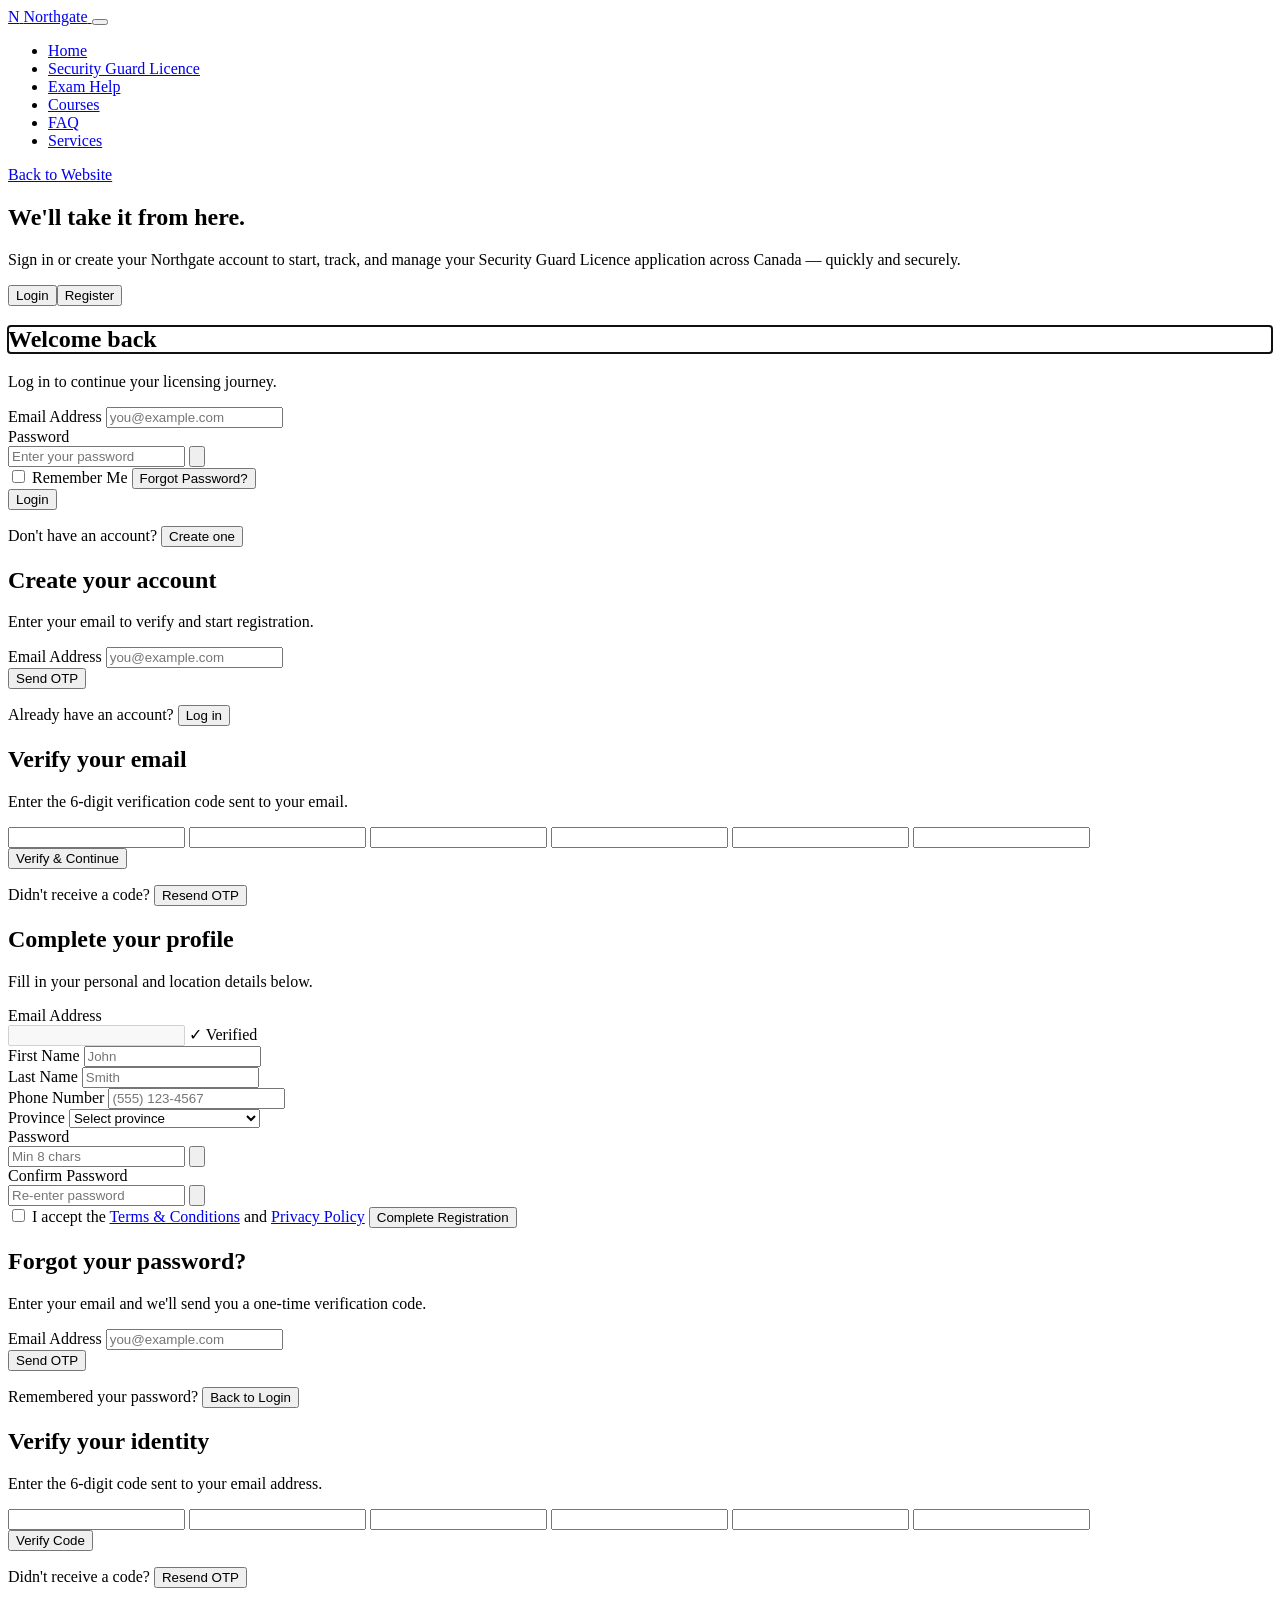
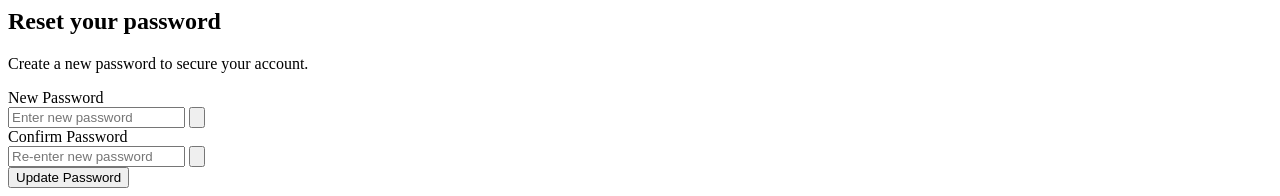
==== commit 53bafc12: "Fix case sensitivity in file references and add version Updated stylesheet link to use lowercase fil" ====
--- a/Account.html
+++ b/Account.html
@@ -10,8 +10,8 @@
   <link rel="preconnect" href="https://fonts.gstatic.com" crossorigin>
   <link href="https://fonts.googleapis.com/css2?family=Inter:wght@400;500;600;700;800&display=swap" rel="stylesheet">
 
-  <link rel="stylesheet" href="./Account.css">
-  <script src="./Account.js" defer></script>
+  <link rel="stylesheet" href="./account.css">
+  <!-- v 01.00.00 -->
 </head>
 <body>
 
@@ -332,4 +332,5 @@
   <div class="toast" id="toast" role="status" aria-live="polite"></div>
 
 </body>
+  <script src="Account.js"></script>
 </html>
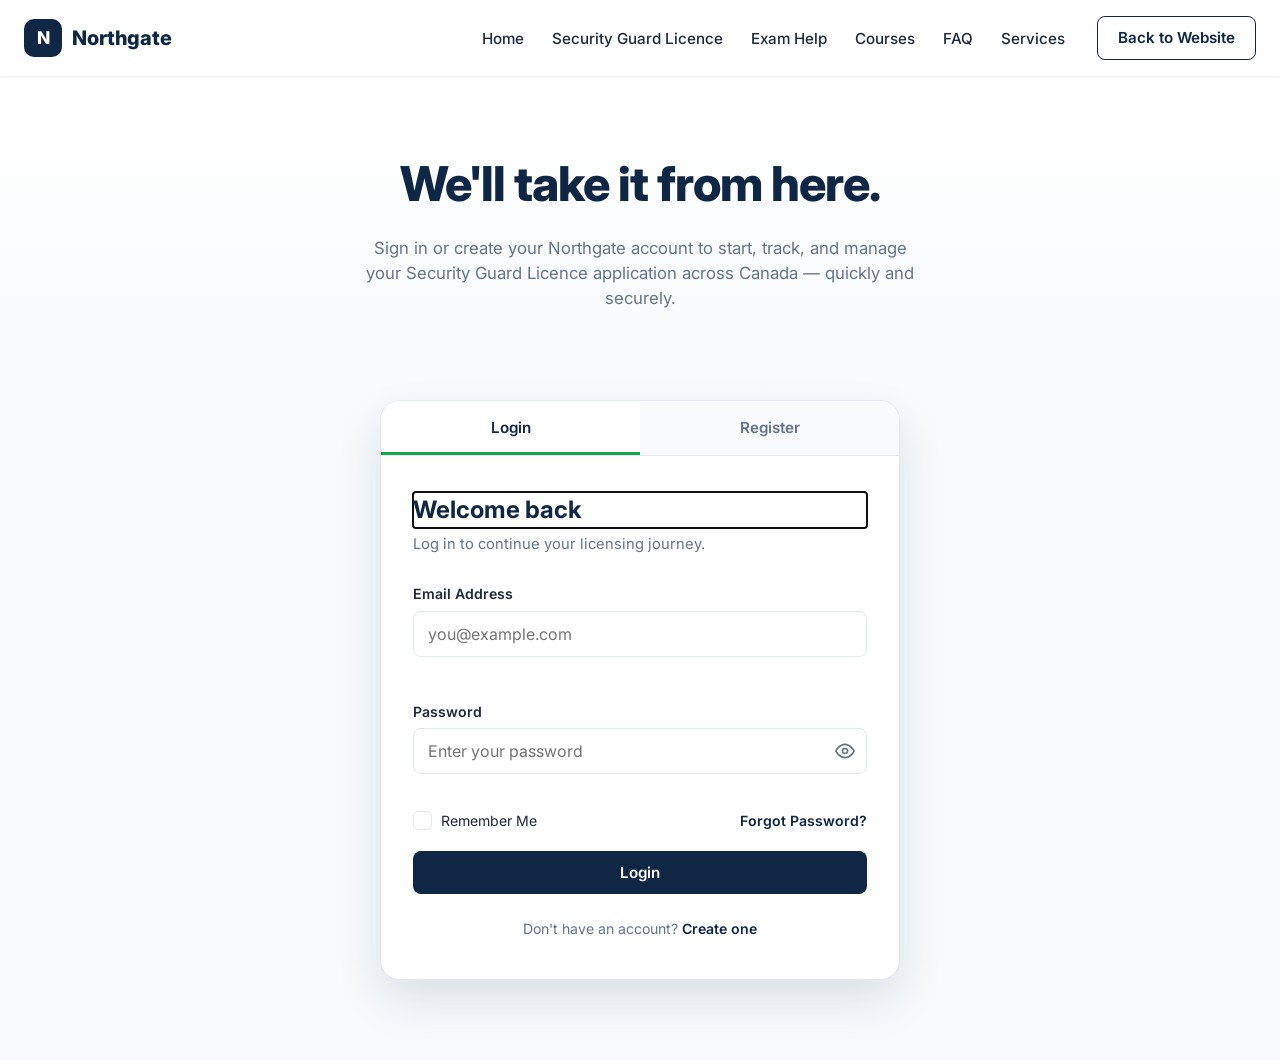
==== commit 43e0e69e: "Fix stylesheet link case sensitivity" ====
--- a/Account.html
+++ b/Account.html
@@ -10,7 +10,7 @@
   <link rel="preconnect" href="https://fonts.gstatic.com" crossorigin>
   <link href="https://fonts.googleapis.com/css2?family=Inter:wght@400;500;600;700;800&display=swap" rel="stylesheet">
 
-  <link rel="stylesheet" href="./account.css">
+  <link rel="stylesheet" href="Account.css">
   <!-- v 01.00.00 -->
 </head>
 <body>
--- a/Account.css
+++ b/Account.css
@@ -0,0 +1,809 @@
+/* =========================================================
+   NORTHGATE — AUTHENTICATION PAGE STYLES
+   ========================================================= */
+
+/* ---------- Design Tokens ---------- */
+:root {
+  --color-primary: #0F2744;
+  --color-primary-light: #1B3A63;
+  --color-accent: #16A34A;
+  --color-accent-dark: #128a3e;
+  --color-bg: #F8FAFC;
+  --color-white: #FFFFFF;
+  --color-border: #E2E8F0;
+  --color-text: #1E293B;
+  --color-text-muted: #64748B;
+  --color-error: #DC2626;
+
+  --radius-sm: 8px;
+  --radius-md: 12px;
+  --radius-lg: 20px;
+
+  --shadow-sm: 0 1px 3px rgba(15, 39, 68, 0.08);
+  --shadow-md: 0 8px 24px rgba(15, 39, 68, 0.08);
+  --shadow-lg: 0 20px 45px rgba(15, 39, 68, 0.12);
+
+  --transition-fast: 0.18s ease;
+  --transition-base: 0.28s ease;
+
+  --nav-height: 76px;
+}
+
+/* ---------- Reset ---------- */
+* {
+  margin: 0;
+  padding: 0;
+  box-sizing: border-box;
+}
+
+html {
+  scroll-behavior: smooth;
+}
+
+body {
+  font-family: 'Inter', -apple-system, BlinkMacSystemFont, sans-serif;
+  background-color: var(--color-bg);
+  color: var(--color-text);
+  line-height: 1.5;
+  -webkit-font-smoothing: antialiased;
+}
+
+img, svg {
+  display: block;
+  max-width: 100%;
+}
+
+a {
+  text-decoration: none;
+  color: inherit;
+}
+
+ul {
+  list-style: none;
+}
+
+button {
+  font-family: inherit;
+  cursor: pointer;
+  border: none;
+  background: none;
+}
+
+input, select, button {
+  font-family: inherit;
+  font-size: 1rem;
+}
+
+/* ---------- Buttons ---------- */
+.btn {
+  display: inline-flex;
+  align-items: center;
+  justify-content: center;
+  gap: 0.5rem;
+  padding: 0.75rem 1.5rem;
+  border-radius: var(--radius-sm);
+  font-weight: 600;
+  font-size: 0.95rem;
+  transition: transform var(--transition-fast), box-shadow var(--transition-fast), background-color var(--transition-fast), color var(--transition-fast);
+  white-space: nowrap;
+}
+
+.btn:active {
+  transform: translateY(1px);
+}
+
+.btn--primary {
+  background-color: var(--color-primary);
+  color: var(--color-white);
+}
+
+.btn--primary:hover {
+  background-color: var(--color-primary-light);
+  box-shadow: var(--shadow-md);
+}
+
+.btn--accent {
+  background-color: var(--color-accent);
+  color: var(--color-white);
+  box-shadow: 0 6px 18px rgba(22, 163, 74, 0.28);
+}
+
+.btn--accent:hover {
+  background-color: var(--color-accent-dark);
+  box-shadow: 0 8px 22px rgba(22, 163, 74, 0.35);
+  transform: translateY(-2px);
+}
+
+.btn--outline {
+  background-color: transparent;
+  color: var(--color-primary);
+  border: 1.5px solid var(--color-primary);
+  padding: 0.6rem 1.25rem;
+}
+
+.btn--outline:hover {
+  background-color: var(--color-primary);
+  color: var(--color-white);
+}
+
+.btn--block {
+  width: 100%;
+}
+
+.btn:disabled {
+  opacity: 0.65;
+  cursor: not-allowed;
+  transform: none;
+}
+
+/* =========================================================
+   NAVBAR
+   ========================================================= */
+.navbar {
+  position: sticky;
+  top: 0;
+  z-index: 100;
+  background-color: var(--color-white);
+  box-shadow: var(--shadow-sm);
+  height: var(--nav-height);
+}
+
+.navbar__container {
+  max-width: 1280px;
+  margin: 0 auto;
+  height: 100%;
+  padding: 0 24px;
+  display: flex;
+  align-items: center;
+  justify-content: space-between;
+}
+
+.navbar__logo {
+  display: flex;
+  align-items: center;
+  gap: 0.6rem;
+  font-weight: 800;
+  font-size: 1.25rem;
+  color: var(--color-primary);
+}
+
+.navbar__logo-mark {
+  display: flex;
+  align-items: center;
+  justify-content: center;
+  width: 38px;
+  height: 38px;
+  border-radius: 10px;
+  background-color: var(--color-primary);
+  color: var(--color-white);
+  font-size: 1.1rem;
+}
+
+.navbar__nav {
+  display: flex;
+  align-items: center;
+  gap: 2rem;
+}
+
+.navbar__links {
+  display: flex;
+  align-items: center;
+  gap: 1.75rem;
+}
+
+.navbar__links a {
+  font-size: 0.95rem;
+  font-weight: 500;
+  color: var(--color-text);
+  position: relative;
+  padding: 0.25rem 0;
+  transition: color var(--transition-fast);
+}
+
+.navbar__links a::after {
+  content: '';
+  position: absolute;
+  left: 0;
+  bottom: -2px;
+  width: 0;
+  height: 2px;
+  background-color: var(--color-accent);
+  transition: width var(--transition-fast);
+}
+
+.navbar__links a:hover {
+  color: var(--color-primary);
+}
+
+.navbar__links a:hover::after {
+  width: 100%;
+}
+
+.navbar__back-btn {
+  flex-shrink: 0;
+}
+
+.navbar__toggle {
+  display: none;
+  flex-direction: column;
+  justify-content: center;
+  gap: 5px;
+  width: 32px;
+  height: 32px;
+}
+
+.navbar__toggle span {
+  display: block;
+  height: 2px;
+  width: 100%;
+  background-color: var(--color-primary);
+  border-radius: 2px;
+  transition: transform var(--transition-fast), opacity var(--transition-fast);
+}
+
+.navbar__toggle.is-active span:nth-child(1) {
+  transform: translateY(7px) rotate(45deg);
+}
+
+.navbar__toggle.is-active span:nth-child(2) {
+  opacity: 0;
+}
+
+.navbar__toggle.is-active span:nth-child(3) {
+  transform: translateY(-7px) rotate(-45deg);
+}
+
+/* =========================================================
+   HERO
+   ========================================================= */
+.hero {
+  background: linear-gradient(180deg, #FFFFFF 0%, var(--color-bg) 100%);
+  padding: 4.5rem 24px 3.5rem;
+  text-align: center;
+}
+
+.hero__container {
+  max-width: 720px;
+  margin: 0 auto;
+}
+
+.hero__title {
+  font-size: clamp(2rem, 4vw, 3rem);
+  font-weight: 800;
+  color: var(--color-primary);
+  letter-spacing: -0.02em;
+  margin-bottom: 1rem;
+}
+
+.hero__subtitle {
+  font-size: 1.05rem;
+  color: var(--color-text-muted);
+  max-width: 560px;
+  margin: 0 auto 2rem;
+}
+
+.hero__cta {
+  font-size: 1rem;
+  padding: 0.9rem 2rem;
+}
+
+/* =========================================================
+   AUTH SECTION / CARD
+   ========================================================= */
+.auth-section {
+  display: flex;
+  justify-content: center;
+  padding: 0 24px 5rem;
+}
+
+.auth-card {
+  width: 100%;
+  max-width: 520px;
+  background-color: var(--color-white);
+  border-radius: var(--radius-lg);
+  box-shadow: var(--shadow-lg);
+  overflow: hidden;
+  border: 1px solid var(--color-border);
+  transition: max-width var(--transition-base);
+}
+
+.auth-card__tabs {
+  display: flex;
+  background-color: var(--color-bg);
+  border-bottom: 1px solid var(--color-border);
+}
+
+.auth-tab {
+  flex: 1;
+  padding: 1.1rem 1rem;
+  font-weight: 600;
+  font-size: 0.95rem;
+  color: var(--color-text-muted);
+  position: relative;
+  transition: color var(--transition-fast), background-color var(--transition-fast);
+}
+
+.auth-tab::after {
+  content: '';
+  position: absolute;
+  left: 0;
+  bottom: 0;
+  width: 100%;
+  height: 3px;
+  background-color: var(--color-accent);
+  transform: scaleX(0);
+  transition: transform var(--transition-base);
+}
+
+.auth-tab:hover {
+  color: var(--color-primary);
+}
+
+.auth-tab.is-active {
+  color: var(--color-primary);
+  background-color: var(--color-white);
+}
+
+.auth-tab.is-active::after {
+  transform: scaleX(1);
+}
+
+.auth-card__body {
+  padding: 2.25rem 2rem 2.5rem;
+}
+
+/* ---------- Panels & Steps ---------- */
+.auth-panel {
+  display: none;
+  animation: fadeSlideIn var(--transition-base);
+}
+
+.auth-panel.is-active {
+  display: block;
+}
+
+.register-step {
+  display: none;
+  animation: fadeSlideIn var(--transition-base);
+}
+
+.register-step.is-active {
+  display: block;
+}
+
+@keyframes fadeSlideIn {
+  from {
+    opacity: 0;
+    transform: translateY(8px);
+  }
+  to {
+    opacity: 1;
+    transform: translateY(0);
+  }
+}
+
+.auth-panel__header {
+  margin-bottom: 1.75rem;
+}
+
+.auth-panel__header h2 {
+  font-size: 1.5rem;
+  font-weight: 700;
+  color: var(--color-primary);
+  margin-bottom: 0.35rem;
+}
+
+.auth-panel__header p {
+  color: var(--color-text-muted);
+  font-size: 0.92rem;
+}
+
+/* =========================================================
+   FORMS
+   ========================================================= */
+.auth-form {
+  display: flex;
+  flex-direction: column;
+  gap: 1.25rem;
+}
+
+.form-row {
+  display: flex;
+  align-items: center;
+}
+
+.form-row--between {
+  justify-content: space-between;
+  flex-wrap: wrap;
+  gap: 0.75rem;
+  margin-top: -0.5rem;
+}
+
+.form-row--two {
+  display: grid;
+  grid-template-columns: 1fr 1fr;
+  gap: 1rem;
+}
+
+.form-group {
+  display: flex;
+  flex-direction: column;
+  gap: 0.4rem;
+}
+
+.form-group label {
+  font-size: 0.88rem;
+  font-weight: 600;
+  color: var(--color-text);
+}
+
+.form-group input,
+.form-group select {
+  width: 100%;
+  padding: 0.75rem 0.9rem;
+  border: 1.5px solid var(--color-border);
+  border-radius: var(--radius-sm);
+  background-color: var(--color-white);
+  color: var(--color-text);
+  transition: border-color var(--transition-fast), box-shadow var(--transition-fast);
+}
+
+.form-group select {
+  appearance: none;
+  background-image: url("data:image/svg+xml,%3Csvg xmlns='http://www.w3.org/2000/svg' width='12' height='8'%3E%3Cpath d='M1 1l5 5 5-5' stroke='%2364748B' stroke-width='1.5' fill='none' fill-rule='evenodd'/%3E%3C/svg%3E");
+  background-repeat: no-repeat;
+  background-position: right 0.9rem center;
+  padding-right: 2.25rem;
+}
+
+.form-group input:focus,
+.form-group select:focus {
+  outline: none;
+  border-color: var(--color-primary);
+  box-shadow: 0 0 0 3px rgba(15, 39, 68, 0.1);
+}
+
+.form-group input.is-invalid,
+.form-group select.is-invalid {
+  border-color: var(--color-error);
+}
+
+.form-group input.is-invalid:focus,
+.form-group select.is-invalid:focus {
+  box-shadow: 0 0 0 3px rgba(220, 38, 38, 0.12);
+}
+
+.form-error {
+  font-size: 0.8rem;
+  color: var(--color-error);
+  min-height: 1.2em;
+  display: block;
+  margin-top: 2px;
+}
+
+/* Verified Email State UI */
+.input-verified-wrapper {
+  position: relative;
+  display: flex;
+  align-items: center;
+}
+
+.input-verified {
+  background-color: #F1F5F9 !important;
+  border-color: var(--color-border) !important;
+  color: var(--color-text-muted) !important;
+  padding-right: 6.5rem !important;
+  cursor: not-allowed;
+}
+
+.badge-verified {
+  position: absolute;
+  right: 0.75rem;
+  background-color: rgba(22, 163, 74, 0.1);
+  color: var(--color-accent);
+  padding: 0.25rem 0.6rem;
+  border-radius: 6px;
+  font-size: 0.75rem;
+  font-weight: 700;
+  text-transform: uppercase;
+}
+
+/* ---------- Password field with icon ---------- */
+.input-with-icon {
+  position: relative;
+  display: flex;
+  align-items: center;
+}
+
+.input-with-icon input {
+  padding-right: 2.75rem;
+}
+
+.toggle-password {
+  position: absolute;
+  right: 0.75rem;
+  display: flex;
+  align-items: center;
+  justify-content: center;
+  color: var(--color-text-muted);
+  transition: color var(--transition-fast);
+}
+
+.toggle-password:hover {
+  color: var(--color-primary);
+}
+
+.icon-eye {
+  width: 20px;
+  height: 20px;
+}
+
+/* ---------- Checkbox ---------- */
+.checkbox {
+  display: flex;
+  align-items: center;
+  gap: 0.55rem;
+  font-size: 0.88rem;
+  color: var(--color-text);
+  cursor: pointer;
+  user-select: none;
+}
+
+.checkbox input {
+  position: absolute;
+  opacity: 0;
+  width: 0;
+  height: 0;
+}
+
+.checkbox__mark {
+  flex-shrink: 0;
+  width: 19px;
+  height: 19px;
+  border: 1.5px solid var(--color-border);
+  border-radius: 5px;
+  position: relative;
+  transition: background-color var(--transition-fast), border-color var(--transition-fast);
+}
+
+.checkbox__mark::after {
+  content: '';
+  position: absolute;
+  left: 5px;
+  top: 1px;
+  width: 5px;
+  height: 10px;
+  border: solid var(--color-white);
+  border-width: 0 2px 2px 0;
+  transform: rotate(45deg);
+  opacity: 0;
+  transition: opacity var(--transition-fast);
+}
+
+.checkbox input:checked ~ .checkbox__mark {
+  background-color: var(--color-accent);
+  border-color: var(--color-accent);
+}
+
+.checkbox input:checked ~ .checkbox__mark::after {
+  opacity: 1;
+}
+
+.checkbox input:focus-visible ~ .checkbox__mark {
+  box-shadow: 0 0 0 3px rgba(15, 39, 68, 0.15);
+}
+
+.checkbox--terms {
+  align-items: flex-start;
+  line-height: 1.4;
+}
+
+.checkbox--terms .checkbox__mark {
+  margin-top: 1px;
+}
+
+.checkbox--terms a {
+  color: var(--color-primary);
+  font-weight: 600;
+  text-decoration: underline;
+}
+
+/* ---------- Links / switches ---------- */
+.link-btn {
+  color: var(--color-primary);
+  font-weight: 600;
+  font-size: 0.88rem;
+  transition: color var(--transition-fast);
+}
+
+.link-btn:hover {
+  color: var(--color-accent);
+  text-decoration: underline;
+}
+
+.auth-switch {
+  text-align: center;
+  font-size: 0.88rem;
+  color: var(--color-text-muted);
+  margin-top: 0.25rem;
+}
+
+/* =========================================================
+   OTP INPUTS
+   ========================================================= */
+.otp-group {
+  display: flex;
+  justify-content: space-between;
+  gap: 0.6rem;
+}
+
+.otp-input {
+  width: 100%;
+  aspect-ratio: 1 / 1;
+  text-align: center;
+  font-size: 1.4rem;
+  font-weight: 700;
+  border: 1.5px solid var(--color-border);
+  border-radius: var(--radius-sm);
+  color: var(--color-primary);
+  transition: border-color var(--transition-fast), box-shadow var(--transition-fast), transform var(--transition-fast);
+}
+
+.otp-input:focus {
+  outline: none;
+  border-color: var(--color-accent);
+  box-shadow: 0 0 0 3px rgba(22, 163, 74, 0.15);
+  transform: scale(1.04);
+}
+
+.otp-input.is-invalid {
+  border-color: var(--color-error);
+}
+
+/* =========================================================
+   TOAST
+   ========================================================= */
+.toast {
+  position: fixed;
+  bottom: 24px;
+  left: 50%;
+  transform: translateX(-50%) translateY(20px);
+  background-color: var(--color-primary);
+  color: var(--color-white);
+  padding: 0.85rem 1.5rem;
+  border-radius: var(--radius-sm);
+  font-size: 0.9rem;
+  font-weight: 500;
+  box-shadow: var(--shadow-lg);
+  opacity: 0;
+  pointer-events: none;
+  transition: opacity var(--transition-base), transform var(--transition-base);
+  z-index: 200;
+  max-width: 90vw;
+  text-align: center;
+}
+
+.toast.is-visible {
+  opacity: 1;
+  transform: translateX(-50%) translateY(0);
+  pointer-events: auto;
+}
+
+.toast.is-error {
+  background-color: var(--color-error);
+}
+
+.toast.is-success {
+  background-color: var(--color-accent);
+}
+
+/* =========================================================
+   RESPONSIVE
+   ========================================================= */
+
+/* Tablet */
+@media (max-width: 900px) {
+  .navbar__links {
+    gap: 1.25rem;
+  }
+
+  .auth-card {
+    max-width: 480px;
+  }
+}
+
+/* Mobile nav collapse */
+@media (max-width: 768px) {
+  .navbar__toggle {
+    display: flex;
+  }
+
+  .navbar__nav {
+    position: absolute;
+    top: var(--nav-height);
+    left: 0;
+    right: 0;
+    background-color: var(--color-white);
+    flex-direction: column;
+    align-items: stretch;
+    gap: 0;
+    padding: 1.25rem 24px 1.5rem;
+    box-shadow: var(--shadow-md);
+    transform: translateY(-12px);
+    opacity: 0;
+    visibility: hidden;
+    pointer-events: none;
+    transition: transform var(--transition-base), opacity var(--transition-base), visibility var(--transition-base);
+  }
+
+  .navbar__nav.is-open {
+    transform: translateY(0);
+    opacity: 1;
+    visibility: visible;
+    pointer-events: auto;
+  }
+
+  .navbar__links {
+    flex-direction: column;
+    align-items: flex-start;
+    gap: 0;
+    width: 100%;
+    margin-bottom: 1rem;
+  }
+
+  .navbar__links li {
+    width: 100%;
+  }
+
+  .navbar__links a {
+    display: block;
+    padding: 0.75rem 0;
+    width: 100%;
+  }
+
+  .navbar__links a::after {
+    display: none;
+  }
+
+  .navbar__back-btn {
+    width: 100%;
+    text-align: center;
+  }
+
+  .hero {
+    padding: 3rem 20px 2.5rem;
+  }
+}
+
+/* Small mobile */
+@media (max-width: 480px) {
+  .auth-card__body {
+    padding: 1.75rem 1.25rem 2rem;
+  }
+
+  .form-row--two {
+    grid-template-columns: 1fr;
+    gap: 1.25rem;
+  }
+
+  .auth-tab {
+    padding: 1rem 0.5rem;
+    font-size: 0.88rem;
+  }
+
+  .otp-group {
+    gap: 0.4rem;
+  }
+
+  .otp-input {
+    font-size: 1.15rem;
+  }
+
+  .hero__title {
+    font-size: 1.75rem;
+  }
+
+  .hero__subtitle {
+    font-size: 0.95rem;
+  }
+}
